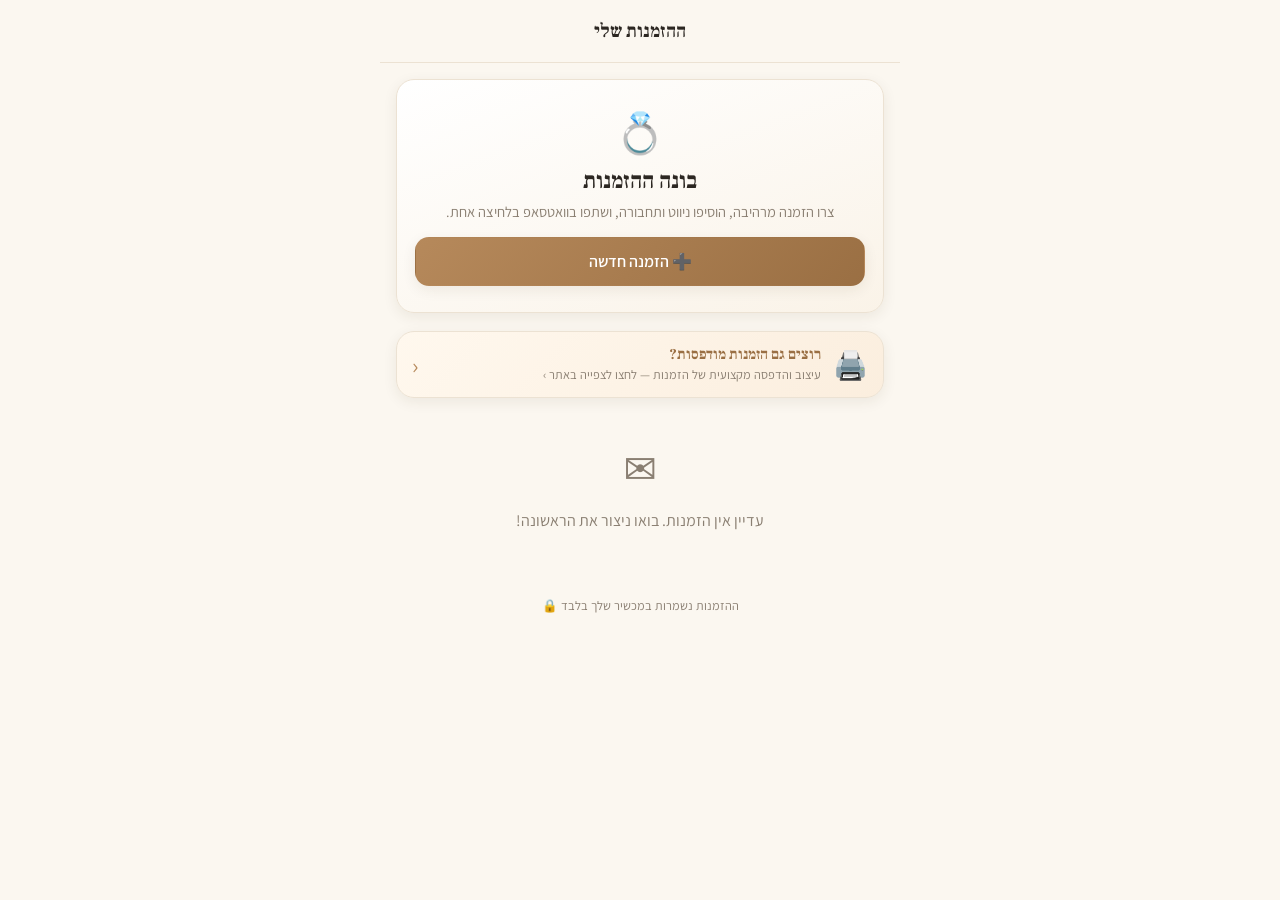
==== index.html @ 4f485272 "בהירות שיתוף במחשב: הוראת Ctrl+V גלויה בתצוגה המקדימה + כפתור העתק-ופתח-וואטסאפ וואטסאפ-ווב לא מאפשר" ====
<!doctype html>
<html lang="he" dir="rtl">
  <head>
    <meta charset="UTF-8" />
    <link rel="icon" type="image/svg+xml" href="./icon.svg" />
    <link rel="apple-touch-icon" href="./icon.svg" />
    <meta name="viewport" content="width=device-width, initial-scale=1.0, viewport-fit=cover" />
    <meta name="theme-color" content="#b6895b" />
    <!-- ===== SEO ===== -->
    <title>בונה הזמנות לאירועים — יצירת הזמנה לחתונה, בר מצווה וברית ושיתוף בוואטסאפ | חינם</title>
    <meta name="description" content="בונה הזמנות חינמי ופשוט: יצירת הזמנה דיגיטלית מעוצבת לחתונה, בר מצווה, ברית ובריתה. הוספת ניווט ב-Waze, אישור הגעה ושמירה ליומן, ושיתוף בוואטסאפ בלחיצה — ישירות מהדפדפן, בלי התקנה." />
    <meta name="keywords" content="בניית הזמנות, בונה הזמנות, הזמנות לחתונה, הזמנה דיגיטלית, הזמנות לאירועים, הזמנה לבר מצווה, הזמנה לברית, הזמנה בוואטסאפ, הזמנות אונליין, יצירת הזמנה" />
    <meta name="robots" content="index, follow" />
    <link rel="canonical" href="https://hazmana.beitar24.co.il/" />

    <!-- Open Graph -->
    <meta property="og:type" content="website" />
    <meta property="og:site_name" content="בונה הזמנות לאירועים" />
    <meta property="og:title" content="בונה הזמנות לאירועים — יצירת הזמנה ושיתוף בוואטסאפ, חינם" />
    <meta property="og:description" content="יצירת הזמנה דיגיטלית מעוצבת לחתונה, בר מצווה, ברית ובריתה — עם ניווט, אישור הגעה ושיתוף בוואטסאפ. בלי התקנה, ישירות מהדפדפן." />
    <meta property="og:url" content="https://hazmana.beitar24.co.il/" />
    <meta property="og:locale" content="he_IL" />
    <meta property="og:image" content="https://hazmana.beitar24.co.il/icon.svg" />

    <!-- Twitter -->
    <meta name="twitter:card" content="summary" />
    <meta name="twitter:title" content="בונה הזמנות לאירועים — חינם, ישירות מהדפדפן" />
    <meta name="twitter:description" content="יצירת הזמנה דיגיטלית מעוצבת לחתונה ולאירועים ושיתוף בוואטסאפ בלחיצה." />

    <!-- Structured data -->
    <script type="application/ld+json">
      {
        "@context": "https://schema.org",
        "@type": "WebApplication",
        "name": "בונה הזמנות לאירועים",
        "url": "https://hazmana.beitar24.co.il/",
        "description": "בונה הזמנות חינמי ליצירת הזמנות דיגיטליות מעוצבות לחתונה, בר מצווה, ברית ובריתה, ושיתוף בוואטסאפ.",
        "applicationCategory": "LifestyleApplication",
        "operatingSystem": "Web",
        "inLanguage": "he",
        "offers": { "@type": "Offer", "price": "0", "priceCurrency": "ILS" }
      }
    </script>

    <link rel="preconnect" href="https://fonts.googleapis.com" />
    <link rel="preconnect" href="https://fonts.gstatic.com" crossorigin />
    <link
      href="https://fonts.googleapis.com/css2?family=Assistant:wght@300;400;500;600;700;800&family=Frank+Ruhl+Libre:wght@400;500;700;900&family=Dancing+Script:wght@500;700&display=swap"
      rel="stylesheet"
    />
    <script type="module" crossorigin src="./assets/index-BQyJ5lJ-.js"></script>
    <link rel="stylesheet" crossorigin href="./assets/index-juh_osoB.css">
  <link rel="manifest" href="./manifest.webmanifest"><script id="vite-plugin-pwa:register-sw" src="./registerSW.js"></script></head>
  <body>
    <div id="root">
      <main style="max-width:560px;margin:0 auto;padding:42px 22px;text-align:center;font-family:'Assistant',system-ui,Arial,sans-serif;color:#2c2722">
        <h1 style="font-family:'Frank Ruhl Libre',Georgia,serif;font-size:25px">בונה הזמנות לאירועים</h1>
        <p style="color:#8a7f72;line-height:1.7">יצירת הזמנה דיגיטלית מעוצבת לחתונה, בר מצווה, ברית ובריתה — עם ניווט ב-Waze, אישור הגעה ושמירה ליומן, ושיתוף בוואטסאפ בלחיצה אחת. חינם, ישירות מהדפדפן, בלי התקנה.</p>
        <p style="color:#b6895b">טוען…</p>
      </main>
    </div>
  </body>
</html>
---- assets/index-juh_osoB.css ----
*{box-sizing:border-box}html,body,#root{height:100%}body{margin:0;font-family:Assistant,system-ui,-apple-system,Segoe UI,Arial,sans-serif;color:var(--ink);background:var(--cream);-webkit-font-smoothing:antialiased;text-rendering:optimizeLegibility}:root{--cream: #fbf7f0;--ink: #2c2722;--muted: #8a7f72;--line: #ece2d3;--gold: #b6895b;--gold-dark: #9a6f43;--card: #ffffff;--green: #25d366;--radius: 18px;--shadow: 0 10px 30px rgba(60, 45, 25, .1);--shadow-sm: 0 4px 14px rgba(60, 45, 25, .08)}h1,h2,h3,h4{font-family:Frank Ruhl Libre,Georgia,serif;font-weight:700;margin:0}a{color:inherit}button{font-family:inherit;cursor:pointer}input,select,textarea{font-family:inherit}.app{max-width:520px;margin:0 auto;min-height:100%;background:var(--cream);display:flex;flex-direction:column;position:relative}.appbar{position:sticky;top:0;z-index:20;display:flex;align-items:center;gap:8px;padding:12px 14px;background:#fbf7f0eb;-webkit-backdrop-filter:blur(8px);backdrop-filter:blur(8px);border-bottom:1px solid var(--line)}.appbar-title{font-size:19px;flex:1;text-align:center}.appbar-right{min-width:38px;display:flex;justify-content:flex-end}.icon-btn{width:38px;height:38px;border-radius:12px;border:1px solid var(--line);background:var(--card);font-size:18px;display:grid;place-items:center;color:var(--ink)}.icon-btn-placeholder{width:38px;height:38px}.container{padding:16px 16px 120px;flex:1}.print-cta{display:flex;align-items:center;gap:12px;margin:14px 0;padding:13px 15px;border-radius:var(--radius);background:linear-gradient(135deg,#fff8ee,#fbeede);border:1px solid var(--line);text-decoration:none;color:var(--ink);box-shadow:var(--shadow-sm);transition:transform .15s ease}.print-cta:active{transform:scale(.99)}.print-cta-ico{font-size:28px;flex:0 0 auto}.print-cta-body{display:flex;flex-direction:column;gap:2px;flex:1 1 auto}.print-cta-body strong{font-size:15px;color:var(--gold-dark);font-family:Frank Ruhl Libre,Georgia,serif}.print-cta-body small{font-size:12.5px;color:var(--muted);line-height:1.45}.print-cta-arrow{font-size:24px;color:var(--gold);flex:0 0 auto}.btn{display:inline-flex;align-items:center;justify-content:center;gap:8px;border:1px solid transparent;border-radius:14px;padding:13px 18px;font-size:16px;font-weight:600;background:var(--card);color:var(--ink);transition:transform .06s ease,box-shadow .2s,background .2s}.btn:active{transform:scale(.98)}.btn-primary{background:linear-gradient(135deg,var(--gold),var(--gold-dark));color:#fff;box-shadow:var(--shadow-sm)}.btn-outline{background:var(--card);border-color:var(--line);color:var(--ink)}.btn-ghost{background:transparent}.btn-green{background:var(--green);color:#fff}.btn-block{width:100%}.btn-row{display:flex;gap:10px;flex-wrap:wrap}.btn-row>.btn{flex:1;min-width:130px}.btn-sm{padding:8px 12px;font-size:14px;border-radius:11px}.field{display:block;margin-bottom:14px}.field-label{display:block;font-size:14px;font-weight:600;color:var(--ink);margin-bottom:6px}.field-hint{display:block;font-size:12.5px;color:var(--muted);margin-top:5px}input[type=text],input[type=tel],input[type=url],input[type=date],input[type=time],input[type=number],select,textarea{width:100%;border:1px solid var(--line);background:#fff;border-radius:12px;padding:12px 13px;font-size:16px;color:var(--ink);outline:none;transition:border-color .15s,box-shadow .15s}input:focus,select:focus,textarea:focus{border-color:var(--gold);box-shadow:0 0 0 3px #b6895b26}textarea{resize:vertical;min-height:78px;line-height:1.5}.grid-2{display:grid;grid-template-columns:1fr 1fr;gap:12px}.ac{position:relative}.ac-loading{position:absolute;inset-inline-end:12px;top:13px;font-size:12px;color:var(--muted);pointer-events:none}.ac-list{list-style:none;margin:4px 0 0;padding:6px;position:absolute;z-index:30;inset-inline-start:0;inset-inline-end:0;background:#fff;border:1px solid var(--line);border-radius:12px;box-shadow:var(--shadow);max-height:280px;overflow:auto}.ac-list li{display:flex;gap:8px;align-items:center;padding:10px;border-radius:9px;cursor:pointer;font-size:14px}.ac-list li:active,.ac-list li:hover{background:#faf3e8}.ac-pin{flex:0 0 auto}.ac-text{flex:1}.segmented{display:flex;gap:8px}.segmented button{flex:1;padding:11px;border-radius:12px;border:1.5px solid var(--line);background:#fff;font-weight:600;font-size:14px;color:var(--ink)}.segmented button.active{border-color:var(--gold);background:#fffaf2;color:var(--gold-dark)}.attach-row{display:flex;align-items:center;gap:10px;background:#f7f1e8;border-radius:12px;padding:10px 12px;font-size:14px;margin-bottom:10px}.attach-row .name{flex:1;overflow:hidden;text-overflow:ellipsis;white-space:nowrap}.section{background:var(--card);border:1px solid var(--line);border-radius:var(--radius);padding:16px;margin-bottom:14px;box-shadow:var(--shadow-sm)}.section-title{font-size:17px;margin-bottom:12px;display:flex;align-items:center;gap:8px}.section-sub{font-size:13px;color:var(--muted);margin:-6px 0 12px}.switch{width:100%;display:flex;align-items:center;justify-content:space-between;gap:10px;background:#fff;border:1px solid var(--line);border-radius:14px;padding:11px 14px;margin-bottom:9px;color:var(--ink);font-size:15px;font-weight:600;transition:border-color .15s,background .15s}.switch.on{border-color:var(--gold);background:#fffaf2}.switch-label{display:flex;align-items:center;gap:10px}.switch-icon{font-size:18px}.switch-track{position:relative;width:46px;height:26px;flex:0 0 auto;background:#ddd2c2;border-radius:999px;transition:background .2s}.switch.on .switch-track{background:var(--gold)}.switch-thumb{position:absolute;top:3px;inset-inline-start:3px;width:20px;height:20px;border-radius:50%;background:#fff;box-shadow:0 1px 3px #00000040;transition:inset-inline-start .2s ease}.switch.on .switch-thumb{inset-inline-start:calc(100% - 23px)}.image-drop{border:1.5px dashed var(--line);border-radius:14px;padding:18px;text-align:center;color:var(--muted);background:#fffdfa;display:block}.image-drop input{display:none}.image-preview{width:100%;border-radius:12px;display:block;margin-bottom:10px;max-height:260px;object-fit:cover}.theme-picker{display:flex;gap:12px;flex-wrap:wrap}.swatch{width:54px;height:54px;border-radius:14px;border:3px solid transparent;display:grid;place-items:center;color:#fff;font-size:11px;position:relative}.swatch.active{border-color:var(--ink);box-shadow:var(--shadow-sm)}.swatch span{position:absolute;bottom:-19px;color:var(--muted);font-size:11px;white-space:nowrap}.hero-card{text-align:center;padding:26px 18px;background:linear-gradient(160deg,#fff,#faf3e8);border:1px solid var(--line);border-radius:var(--radius);box-shadow:var(--shadow-sm);margin-bottom:18px}.hero-card .ring{font-size:40px}.hero-card h2{font-size:23px;margin:8px 0 6px}.hero-card p{color:var(--muted);margin:0 0 16px;font-size:14.5px}.invite-card{display:flex;gap:12px;align-items:center;background:var(--card);border:1px solid var(--line);border-radius:var(--radius);padding:12px;margin-bottom:12px;box-shadow:var(--shadow-sm);text-align:start;width:100%}.invite-thumb{width:60px;height:60px;border-radius:12px;flex:0 0 auto;object-fit:cover;background:linear-gradient(135deg,var(--gold),var(--gold-dark));display:grid;place-items:center;color:#fff;font-size:24px}.invite-meta{flex:1;min-width:0}.invite-meta h3{font-size:16px;margin-bottom:3px;white-space:nowrap;overflow:hidden;text-overflow:ellipsis}.invite-meta .sub{font-size:13px;color:var(--muted);white-space:nowrap;overflow:hidden;text-overflow:ellipsis}.invite-actions{display:flex;gap:6px}.empty{text-align:center;color:var(--muted);padding:30px 10px}.footer-actions{position:sticky;bottom:0;z-index:15;display:flex;gap:10px;padding:12px 16px;background:linear-gradient(0deg,var(--cream) 70%,transparent)}.footer-actions .btn{flex:1}.inv{--accent: var(--gold);--accent-2: var(--gold-dark);--paper: #fffdf8;--paper-2: #f6ecdc;--text: #3a3128;--soft: #8c7a63;background:var(--paper);color:var(--text);min-height:100%}.theme-gold{--accent:#b6895b;--accent-2:#9a6f43;--paper:#fffdf8;--paper-2:#f6ecdc;--text:#3a3128;--soft:#8c7a63}.theme-rose{--accent:#c08497;--accent-2:#9d6175;--paper:#fff8fa;--paper-2:#f6e3ea;--text:#43303a;--soft:#9b7a86}.theme-olive{--accent:#7d8f69;--accent-2:#5e6e4c;--paper:#f9faf4;--paper-2:#e8eddc;--text:#343a2b;--soft:#79836a}.theme-midnight{--accent:#33415c;--accent-2:#1f2b40;--paper:#f7f9fc;--paper-2:#e1e7f1;--text:#26303f;--soft:#6c7892}.theme-blush{--accent:#e0a96d;--accent-2:#c08543;--paper:#fffaf4;--paper-2:#fbe9d6;--text:#4a3826;--soft:#9c8064}.inv-scroll{padding-bottom:96px}.inv-hero{position:relative;text-align:center;padding:30px 22px 26px;background:linear-gradient(160deg,var(--paper),var(--paper-2))}.inv-photo{width:100%;max-height:420px;object-fit:cover;display:block}.inv-frame{border-bottom:3px double var(--accent)}.inv-host{color:var(--soft);font-size:15px;margin-bottom:14px;line-height:1.5}.inv-event{display:inline-block;letter-spacing:3px;font-size:13px;color:var(--accent-2);text-transform:uppercase;margin-bottom:10px}.inv-names{font-family:Frank Ruhl Libre,serif;font-size:40px;line-height:1.2;color:var(--text);font-weight:700}.inv-amp{display:block;font-family:Dancing Script,cursive;color:var(--accent);font-size:34px;margin:2px 0}.inv-rule{width:64px;height:1.5px;background:var(--accent);margin:18px auto;opacity:.6}.inv-body{padding:4px 18px 0}.inv-block{text-align:center;margin:22px 0}.inv-weekday{color:var(--accent-2);font-size:14px;letter-spacing:2px;margin-bottom:6px}.inv-date-big{font-family:Frank Ruhl Libre,serif;font-size:26px;font-weight:700;color:var(--text)}.inv-date-heb{color:var(--soft);font-size:15px;margin-top:5px}.inv-times{display:flex;justify-content:center;gap:22px;margin-top:14px;flex-wrap:wrap}.inv-time{text-align:center}.inv-time .t{font-size:22px;font-weight:700;color:var(--accent-2)}.inv-time .l{font-size:12.5px;color:var(--soft)}.inv-venue{font-size:18px;font-weight:600}.inv-address{color:var(--soft);font-size:14.5px;margin-top:3px}.inv-message{text-align:center;font-family:Frank Ruhl Libre,serif;font-style:italic;color:var(--text);font-size:18px;line-height:1.7;padding:6px}.inv-sec{margin:26px 0}.inv-sec-title{text-align:center;font-size:14px;letter-spacing:2px;color:var(--accent-2);margin-bottom:14px;position:relative}.inv-sec-title:before,.inv-sec-title:after{content:"";position:absolute;top:50%;width:28px;height:1px;background:var(--accent);opacity:.5}.inv-sec-title:before{inset-inline-start:calc(50% - 70px)}.inv-sec-title:after{inset-inline-end:calc(50% - 70px)}.actions-grid{display:grid;grid-template-columns:1fr 1fr;gap:10px}.action{display:flex;flex-direction:column;align-items:center;gap:6px;background:#fff;border:1px solid var(--paper-2);border-radius:16px;padding:14px 8px;color:var(--text);font-weight:600;font-size:14px;box-shadow:var(--shadow-sm);text-decoration:none}.action .ico{font-size:24px}.action.full{grid-column:1 / -1;flex-direction:row;justify-content:center}.countdown{display:flex;justify-content:center;gap:10px}.cd-box{background:#fff;border:1px solid var(--paper-2);border-radius:14px;padding:12px 6px;min-width:64px;text-align:center;box-shadow:var(--shadow-sm)}.cd-num{font-size:26px;font-weight:800;color:var(--accent-2);font-family:Frank Ruhl Libre,serif}.cd-lbl{font-size:11.5px;color:var(--soft)}.info-card{background:#fff;border:1px solid var(--paper-2);border-radius:14px;padding:14px;box-shadow:var(--shadow-sm)}.info-line{display:flex;justify-content:space-between;align-items:center;gap:10px;padding:7px 0;border-bottom:1px dashed var(--paper-2)}.info-line:last-child{border-bottom:none}.info-line .k{color:var(--soft);font-size:14px}.info-line .v{font-weight:600;font-size:15px;word-break:break-word}.transport-lines{background:var(--paper-2);border-radius:10px;padding:10px 12px;font-size:14.5px;margin-bottom:10px}.rsvp-form{background:#fff;border:1px solid var(--paper-2);border-radius:16px;padding:14px;box-shadow:var(--shadow-sm)}.choice-row{display:flex;gap:10px;margin:10px 0}.choice{flex:1;text-align:center;padding:11px;border-radius:12px;border:1.5px solid var(--paper-2);background:#fff;font-weight:700;color:var(--text)}.choice.sel-yes{border-color:var(--green);background:#eafaf0;color:#157a3e}.choice.sel-no{border-color:#d98b8b;background:#fceeee;color:#a23b3b}.counter{display:flex;align-items:center;justify-content:center;gap:16px;margin:6px 0 12px}.counter button{width:40px;height:40px;border-radius:50%;border:1px solid var(--paper-2);background:#fff;font-size:22px;line-height:1}.counter .n{font-size:22px;font-weight:800;min-width:30px;text-align:center}.inv-foot{text-align:center;color:var(--soft);font-size:13px;padding:26px 18px 10px}.share-bar{position:sticky;bottom:0;z-index:15;display:flex;gap:10px;padding:12px 16px;background:linear-gradient(0deg,var(--paper) 75%,transparent)}.share-bar .btn{flex:1}.modal-backdrop{position:fixed;top:0;right:0;bottom:0;left:0;background:#1e160c80;z-index:60;display:flex;align-items:flex-end;justify-content:center}.modal{background:#fff;width:100%;max-width:520px;border-radius:22px 22px 0 0;padding:6px 18px 24px;box-shadow:0 -10px 40px #0003;animation:slideup .22s ease}@keyframes slideup{0%{transform:translateY(30px);opacity:.6}to{transform:translateY(0);opacity:1}}.modal-head{display:flex;align-items:center;justify-content:space-between;padding:10px 0 12px}.modal-head h3{font-size:18px}.modal-body{display:flex;flex-direction:column;gap:10px}.qr-box{display:grid;place-items:center;padding:10px}.qr-box img,.qr-box canvas{width:220px;height:220px;border-radius:12px;border:1px solid var(--line)}.link-box{display:flex;gap:8px;align-items:center;background:#f7f1e8;border-radius:12px;padding:6px 6px 6px 12px}.link-box span{flex:1;font-size:13px;color:var(--muted);overflow:hidden;text-overflow:ellipsis;white-space:nowrap;direction:ltr;text-align:left}.export-stage{position:fixed;inset-inline-start:-9999px;top:0}.share-card{width:540px;background:var(--paper);color:var(--text);padding:0;overflow:hidden}.share-card .sc-photo{width:100%;height:300px;object-fit:cover;display:block}.share-card .sc-body{padding:30px 34px 36px;text-align:center}.share-card .sc-event{letter-spacing:4px;font-size:14px;color:var(--accent-2)}.share-card .sc-names{font-family:Frank Ruhl Libre,serif;font-size:50px;font-weight:700;margin:10px 0}.share-card .sc-amp{font-family:Dancing Script,cursive;color:var(--accent);font-size:40px}.share-card .sc-rule{width:80px;height:2px;background:var(--accent);margin:18px auto}.share-card .sc-line{font-size:20px;margin:6px 0}.share-card .sc-soft{color:var(--soft);font-size:16px}.toast{position:fixed;bottom:92px;left:50%;transform:translate(-50%);background:#281e14f0;color:#fff;padding:11px 18px;border-radius:999px;font-size:14.5px;z-index:80;box-shadow:var(--shadow);animation:fade .2s ease;max-width:90%;text-align:center}@keyframes fade{0%{opacity:0;transform:translate(-50%,8px)}to{opacity:1;transform:translate(-50%)}}.muted{color:var(--muted)}.center{text-align:center}.spacer{height:8px}.note-box{background:#fff7ea;border:1px solid #f0e0c4;color:#8a6d3b;border-radius:12px;padding:10px 12px;font-size:13px}
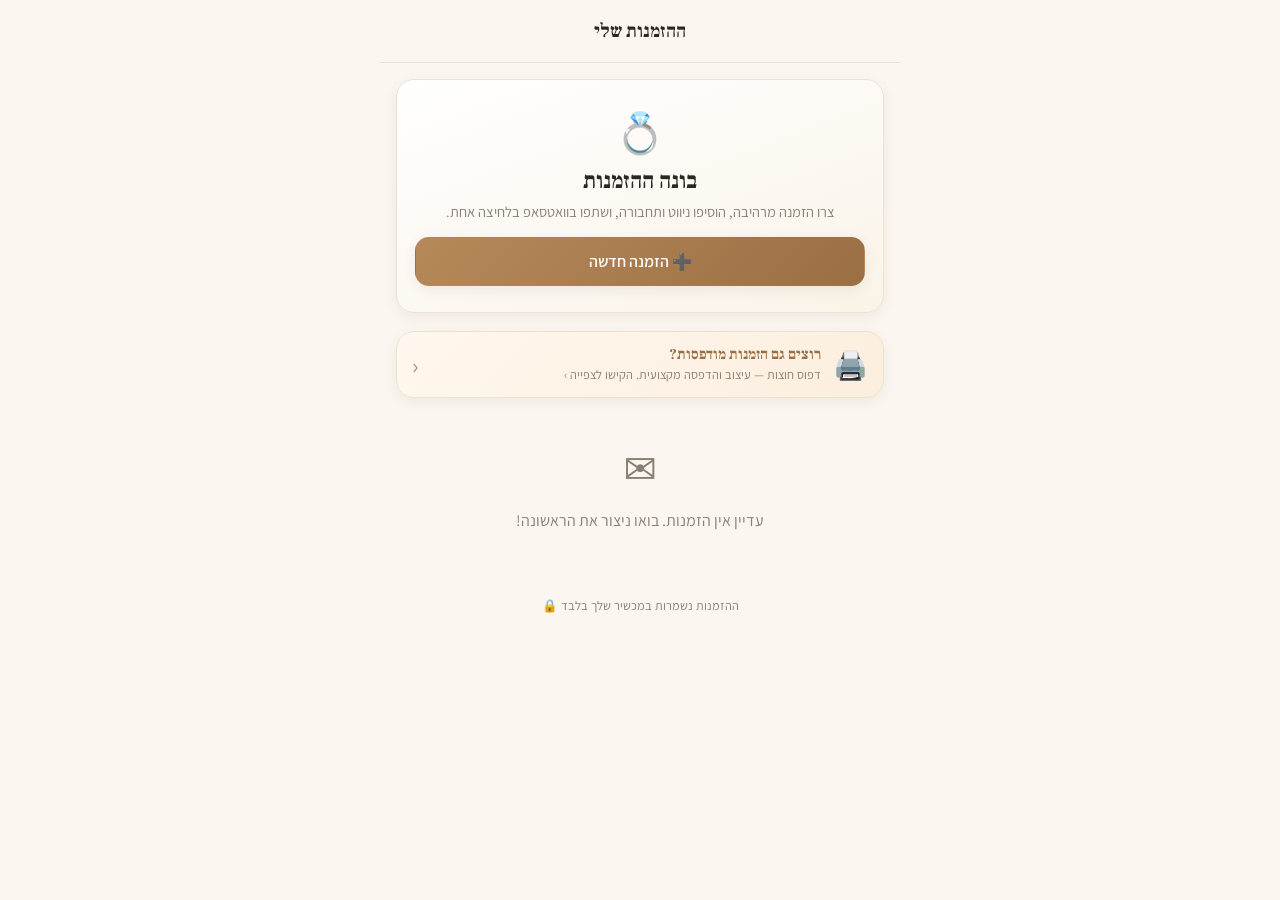
==== commit 6fb7340c: "תצוגה מקדימה חיה של דפוס חוצות בתוך האפליקציה (iframe) + כפתור הזמנה Co-Authored-By: Claude Opus 4.8" ====
--- a/index.html
+++ b/index.html
@@ -48,8 +48,8 @@
       href="https://fonts.googleapis.com/css2?family=Assistant:wght@300;400;500;600;700;800&family=Frank+Ruhl+Libre:wght@400;500;700;900&family=Dancing+Script:wght@500;700&display=swap"
       rel="stylesheet"
     />
-    <script type="module" crossorigin src="./assets/index-BQyJ5lJ-.js"></script>
-    <link rel="stylesheet" crossorigin href="./assets/index-juh_osoB.css">
+    <script type="module" crossorigin src="./assets/index-Bg67Frlz.js"></script>
+    <link rel="stylesheet" crossorigin href="./assets/index-7veuILpV.css">
   <link rel="manifest" href="./manifest.webmanifest"><script id="vite-plugin-pwa:register-sw" src="./registerSW.js"></script></head>
   <body>
     <div id="root">
--- a/assets/index-7veuILpV.css
+++ b/assets/index-7veuILpV.css
@@ -0,0 +1 @@
+*{box-sizing:border-box}html,body,#root{height:100%}body{margin:0;font-family:Assistant,system-ui,-apple-system,Segoe UI,Arial,sans-serif;color:var(--ink);background:var(--cream);-webkit-font-smoothing:antialiased;text-rendering:optimizeLegibility}:root{--cream: #fbf7f0;--ink: #2c2722;--muted: #8a7f72;--line: #ece2d3;--gold: #b6895b;--gold-dark: #9a6f43;--card: #ffffff;--green: #25d366;--radius: 18px;--shadow: 0 10px 30px rgba(60, 45, 25, .1);--shadow-sm: 0 4px 14px rgba(60, 45, 25, .08)}h1,h2,h3,h4{font-family:Frank Ruhl Libre,Georgia,serif;font-weight:700;margin:0}a{color:inherit}button{font-family:inherit;cursor:pointer}input,select,textarea{font-family:inherit}.app{max-width:520px;margin:0 auto;min-height:100%;background:var(--cream);display:flex;flex-direction:column;position:relative}.appbar{position:sticky;top:0;z-index:20;display:flex;align-items:center;gap:8px;padding:12px 14px;background:#fbf7f0eb;-webkit-backdrop-filter:blur(8px);backdrop-filter:blur(8px);border-bottom:1px solid var(--line)}.appbar-title{font-size:19px;flex:1;text-align:center}.appbar-right{min-width:38px;display:flex;justify-content:flex-end}.icon-btn{width:38px;height:38px;border-radius:12px;border:1px solid var(--line);background:var(--card);font-size:18px;display:grid;place-items:center;color:var(--ink)}.icon-btn-placeholder{width:38px;height:38px}.container{padding:16px 16px 120px;flex:1}.print-cta{display:flex;align-items:center;gap:12px;width:100%;margin:14px 0;padding:13px 15px;border-radius:var(--radius);background:linear-gradient(135deg,#fff8ee,#fbeede);border:1px solid var(--line);text-decoration:none;color:var(--ink);box-shadow:var(--shadow-sm);transition:transform .15s ease;font-family:inherit;font-size:inherit;text-align:right;cursor:pointer}.print-cta:active{transform:scale(.99)}.print-cta-ico{font-size:28px;flex:0 0 auto}.print-cta-body{display:flex;flex-direction:column;gap:2px;flex:1 1 auto}.print-cta-body strong{font-size:15px;color:var(--gold-dark);font-family:Frank Ruhl Libre,Georgia,serif}.print-cta-body small{font-size:12.5px;color:var(--muted);line-height:1.45}.print-cta-arrow{font-size:24px;color:var(--gold);flex:0 0 auto}.btn{display:inline-flex;align-items:center;justify-content:center;gap:8px;border:1px solid transparent;border-radius:14px;padding:13px 18px;font-size:16px;font-weight:600;background:var(--card);color:var(--ink);transition:transform .06s ease,box-shadow .2s,background .2s}.btn:active{transform:scale(.98)}.btn-primary{background:linear-gradient(135deg,var(--gold),var(--gold-dark));color:#fff;box-shadow:var(--shadow-sm)}.btn-outline{background:var(--card);border-color:var(--line);color:var(--ink)}.btn-ghost{background:transparent}.btn-green{background:var(--green);color:#fff}.btn-block{width:100%}.btn-row{display:flex;gap:10px;flex-wrap:wrap}.btn-row>.btn{flex:1;min-width:130px}.btn-sm{padding:8px 12px;font-size:14px;border-radius:11px}.field{display:block;margin-bottom:14px}.field-label{display:block;font-size:14px;font-weight:600;color:var(--ink);margin-bottom:6px}.field-hint{display:block;font-size:12.5px;color:var(--muted);margin-top:5px}input[type=text],input[type=tel],input[type=url],input[type=date],input[type=time],input[type=number],select,textarea{width:100%;border:1px solid var(--line);background:#fff;border-radius:12px;padding:12px 13px;font-size:16px;color:var(--ink);outline:none;transition:border-color .15s,box-shadow .15s}input:focus,select:focus,textarea:focus{border-color:var(--gold);box-shadow:0 0 0 3px #b6895b26}textarea{resize:vertical;min-height:78px;line-height:1.5}.grid-2{display:grid;grid-template-columns:1fr 1fr;gap:12px}.ac{position:relative}.ac-loading{position:absolute;inset-inline-end:12px;top:13px;font-size:12px;color:var(--muted);pointer-events:none}.ac-list{list-style:none;margin:4px 0 0;padding:6px;position:absolute;z-index:30;inset-inline-start:0;inset-inline-end:0;background:#fff;border:1px solid var(--line);border-radius:12px;box-shadow:var(--shadow);max-height:280px;overflow:auto}.ac-list li{display:flex;gap:8px;align-items:center;padding:10px;border-radius:9px;cursor:pointer;font-size:14px}.ac-list li:active,.ac-list li:hover{background:#faf3e8}.ac-pin{flex:0 0 auto}.ac-text{flex:1}.segmented{display:flex;gap:8px}.segmented button{flex:1;padding:11px;border-radius:12px;border:1.5px solid var(--line);background:#fff;font-weight:600;font-size:14px;color:var(--ink)}.segmented button.active{border-color:var(--gold);background:#fffaf2;color:var(--gold-dark)}.attach-row{display:flex;align-items:center;gap:10px;background:#f7f1e8;border-radius:12px;padding:10px 12px;font-size:14px;margin-bottom:10px}.attach-row .name{flex:1;overflow:hidden;text-overflow:ellipsis;white-space:nowrap}.section{background:var(--card);border:1px solid var(--line);border-radius:var(--radius);padding:16px;margin-bottom:14px;box-shadow:var(--shadow-sm)}.section-title{font-size:17px;margin-bottom:12px;display:flex;align-items:center;gap:8px}.section-sub{font-size:13px;color:var(--muted);margin:-6px 0 12px}.switch{width:100%;display:flex;align-items:center;justify-content:space-between;gap:10px;background:#fff;border:1px solid var(--line);border-radius:14px;padding:11px 14px;margin-bottom:9px;color:var(--ink);font-size:15px;font-weight:600;transition:border-color .15s,background .15s}.switch.on{border-color:var(--gold);background:#fffaf2}.switch-label{display:flex;align-items:center;gap:10px}.switch-icon{font-size:18px}.switch-track{position:relative;width:46px;height:26px;flex:0 0 auto;background:#ddd2c2;border-radius:999px;transition:background .2s}.switch.on .switch-track{background:var(--gold)}.switch-thumb{position:absolute;top:3px;inset-inline-start:3px;width:20px;height:20px;border-radius:50%;background:#fff;box-shadow:0 1px 3px #00000040;transition:inset-inline-start .2s ease}.switch.on .switch-thumb{inset-inline-start:calc(100% - 23px)}.image-drop{border:1.5px dashed var(--line);border-radius:14px;padding:18px;text-align:center;color:var(--muted);background:#fffdfa;display:block}.image-drop input{display:none}.image-preview{width:100%;border-radius:12px;display:block;margin-bottom:10px;max-height:260px;object-fit:cover}.theme-picker{display:flex;gap:12px;flex-wrap:wrap}.swatch{width:54px;height:54px;border-radius:14px;border:3px solid transparent;display:grid;place-items:center;color:#fff;font-size:11px;position:relative}.swatch.active{border-color:var(--ink);box-shadow:var(--shadow-sm)}.swatch span{position:absolute;bottom:-19px;color:var(--muted);font-size:11px;white-space:nowrap}.hero-card{text-align:center;padding:26px 18px;background:linear-gradient(160deg,#fff,#faf3e8);border:1px solid var(--line);border-radius:var(--radius);box-shadow:var(--shadow-sm);margin-bottom:18px}.hero-card .ring{font-size:40px}.hero-card h2{font-size:23px;margin:8px 0 6px}.hero-card p{color:var(--muted);margin:0 0 16px;font-size:14.5px}.invite-card{display:flex;gap:12px;align-items:center;background:var(--card);border:1px solid var(--line);border-radius:var(--radius);padding:12px;margin-bottom:12px;box-shadow:var(--shadow-sm);text-align:start;width:100%}.invite-thumb{width:60px;height:60px;border-radius:12px;flex:0 0 auto;object-fit:cover;background:linear-gradient(135deg,var(--gold),var(--gold-dark));display:grid;place-items:center;color:#fff;font-size:24px}.invite-meta{flex:1;min-width:0}.invite-meta h3{font-size:16px;margin-bottom:3px;white-space:nowrap;overflow:hidden;text-overflow:ellipsis}.invite-meta .sub{font-size:13px;color:var(--muted);white-space:nowrap;overflow:hidden;text-overflow:ellipsis}.invite-actions{display:flex;gap:6px}.empty{text-align:center;color:var(--muted);padding:30px 10px}.footer-actions{position:sticky;bottom:0;z-index:15;display:flex;gap:10px;padding:12px 16px;background:linear-gradient(0deg,var(--cream) 70%,transparent)}.footer-actions .btn{flex:1}.inv{--accent: var(--gold);--accent-2: var(--gold-dark);--paper: #fffdf8;--paper-2: #f6ecdc;--text: #3a3128;--soft: #8c7a63;background:var(--paper);color:var(--text);min-height:100%}.theme-gold{--accent:#b6895b;--accent-2:#9a6f43;--paper:#fffdf8;--paper-2:#f6ecdc;--text:#3a3128;--soft:#8c7a63}.theme-rose{--accent:#c08497;--accent-2:#9d6175;--paper:#fff8fa;--paper-2:#f6e3ea;--text:#43303a;--soft:#9b7a86}.theme-olive{--accent:#7d8f69;--accent-2:#5e6e4c;--paper:#f9faf4;--paper-2:#e8eddc;--text:#343a2b;--soft:#79836a}.theme-midnight{--accent:#33415c;--accent-2:#1f2b40;--paper:#f7f9fc;--paper-2:#e1e7f1;--text:#26303f;--soft:#6c7892}.theme-blush{--accent:#e0a96d;--accent-2:#c08543;--paper:#fffaf4;--paper-2:#fbe9d6;--text:#4a3826;--soft:#9c8064}.inv-scroll{padding-bottom:96px}.inv-hero{position:relative;text-align:center;padding:30px 22px 26px;background:linear-gradient(160deg,var(--paper),var(--paper-2))}.inv-photo{width:100%;max-height:420px;object-fit:cover;display:block}.inv-frame{border-bottom:3px double var(--accent)}.inv-host{color:var(--soft);font-size:15px;margin-bottom:14px;line-height:1.5}.inv-event{display:inline-block;letter-spacing:3px;font-size:13px;color:var(--accent-2);text-transform:uppercase;margin-bottom:10px}.inv-names{font-family:Frank Ruhl Libre,serif;font-size:40px;line-height:1.2;color:var(--text);font-weight:700}.inv-amp{display:block;font-family:Dancing Script,cursive;color:var(--accent);font-size:34px;margin:2px 0}.inv-rule{width:64px;height:1.5px;background:var(--accent);margin:18px auto;opacity:.6}.inv-body{padding:4px 18px 0}.inv-block{text-align:center;margin:22px 0}.inv-weekday{color:var(--accent-2);font-size:14px;letter-spacing:2px;margin-bottom:6px}.inv-date-big{font-family:Frank Ruhl Libre,serif;font-size:26px;font-weight:700;color:var(--text)}.inv-date-heb{color:var(--soft);font-size:15px;margin-top:5px}.inv-times{display:flex;justify-content:center;gap:22px;margin-top:14px;flex-wrap:wrap}.inv-time{text-align:center}.inv-time .t{font-size:22px;font-weight:700;color:var(--accent-2)}.inv-time .l{font-size:12.5px;color:var(--soft)}.inv-venue{font-size:18px;font-weight:600}.inv-address{color:var(--soft);font-size:14.5px;margin-top:3px}.inv-message{text-align:center;font-family:Frank Ruhl Libre,serif;font-style:italic;color:var(--text);font-size:18px;line-height:1.7;padding:6px}.inv-sec{margin:26px 0}.inv-sec-title{text-align:center;font-size:14px;letter-spacing:2px;color:var(--accent-2);margin-bottom:14px;position:relative}.inv-sec-title:before,.inv-sec-title:after{content:"";position:absolute;top:50%;width:28px;height:1px;background:var(--accent);opacity:.5}.inv-sec-title:before{inset-inline-start:calc(50% - 70px)}.inv-sec-title:after{inset-inline-end:calc(50% - 70px)}.actions-grid{display:grid;grid-template-columns:1fr 1fr;gap:10px}.action{display:flex;flex-direction:column;align-items:center;gap:6px;background:#fff;border:1px solid var(--paper-2);border-radius:16px;padding:14px 8px;color:var(--text);font-weight:600;font-size:14px;box-shadow:var(--shadow-sm);text-decoration:none}.action .ico{font-size:24px}.action.full{grid-column:1 / -1;flex-direction:row;justify-content:center}.countdown{display:flex;justify-content:center;gap:10px}.cd-box{background:#fff;border:1px solid var(--paper-2);border-radius:14px;padding:12px 6px;min-width:64px;text-align:center;box-shadow:var(--shadow-sm)}.cd-num{font-size:26px;font-weight:800;color:var(--accent-2);font-family:Frank Ruhl Libre,serif}.cd-lbl{font-size:11.5px;color:var(--soft)}.info-card{background:#fff;border:1px solid var(--paper-2);border-radius:14px;padding:14px;box-shadow:var(--shadow-sm)}.info-line{display:flex;justify-content:space-between;align-items:center;gap:10px;padding:7px 0;border-bottom:1px dashed var(--paper-2)}.info-line:last-child{border-bottom:none}.info-line .k{color:var(--soft);font-size:14px}.info-line .v{font-weight:600;font-size:15px;word-break:break-word}.transport-lines{background:var(--paper-2);border-radius:10px;padding:10px 12px;font-size:14.5px;margin-bottom:10px}.rsvp-form{background:#fff;border:1px solid var(--paper-2);border-radius:16px;padding:14px;box-shadow:var(--shadow-sm)}.choice-row{display:flex;gap:10px;margin:10px 0}.choice{flex:1;text-align:center;padding:11px;border-radius:12px;border:1.5px solid var(--paper-2);background:#fff;font-weight:700;color:var(--text)}.choice.sel-yes{border-color:var(--green);background:#eafaf0;color:#157a3e}.choice.sel-no{border-color:#d98b8b;background:#fceeee;color:#a23b3b}.counter{display:flex;align-items:center;justify-content:center;gap:16px;margin:6px 0 12px}.counter button{width:40px;height:40px;border-radius:50%;border:1px solid var(--paper-2);background:#fff;font-size:22px;line-height:1}.counter .n{font-size:22px;font-weight:800;min-width:30px;text-align:center}.inv-foot{text-align:center;color:var(--soft);font-size:13px;padding:26px 18px 10px}.share-bar{position:sticky;bottom:0;z-index:15;display:flex;gap:10px;padding:12px 16px;background:linear-gradient(0deg,var(--paper) 75%,transparent)}.share-bar .btn{flex:1}.modal-backdrop{position:fixed;top:0;right:0;bottom:0;left:0;background:#1e160c80;z-index:60;display:flex;align-items:flex-end;justify-content:center}.modal{background:#fff;width:100%;max-width:520px;border-radius:22px 22px 0 0;padding:6px 18px 24px;box-shadow:0 -10px 40px #0003;animation:slideup .22s ease}@keyframes slideup{0%{transform:translateY(30px);opacity:.6}to{transform:translateY(0);opacity:1}}.modal-head{display:flex;align-items:center;justify-content:space-between;padding:10px 0 12px}.modal-head h3{font-size:18px}.modal-body{display:flex;flex-direction:column;gap:10px}.qr-box{display:grid;place-items:center;padding:10px}.qr-box img,.qr-box canvas{width:220px;height:220px;border-radius:12px;border:1px solid var(--line)}.link-box{display:flex;gap:8px;align-items:center;background:#f7f1e8;border-radius:12px;padding:6px 6px 6px 12px}.link-box span{flex:1;font-size:13px;color:var(--muted);overflow:hidden;text-overflow:ellipsis;white-space:nowrap;direction:ltr;text-align:left}.export-stage{position:fixed;inset-inline-start:-9999px;top:0}.share-card{width:540px;background:var(--paper);color:var(--text);padding:0;overflow:hidden}.share-card .sc-photo{width:100%;height:300px;object-fit:cover;display:block}.share-card .sc-body{padding:30px 34px 36px;text-align:center}.share-card .sc-event{letter-spacing:4px;font-size:14px;color:var(--accent-2)}.share-card .sc-names{font-family:Frank Ruhl Libre,serif;font-size:50px;font-weight:700;margin:10px 0}.share-card .sc-amp{font-family:Dancing Script,cursive;color:var(--accent);font-size:40px}.share-card .sc-rule{width:80px;height:2px;background:var(--accent);margin:18px auto}.share-card .sc-line{font-size:20px;margin:6px 0}.share-card .sc-soft{color:var(--soft);font-size:16px}.toast{position:fixed;bottom:92px;left:50%;transform:translate(-50%);background:#281e14f0;color:#fff;padding:11px 18px;border-radius:999px;font-size:14.5px;z-index:80;box-shadow:var(--shadow);animation:fade .2s ease;max-width:90%;text-align:center}@keyframes fade{0%{opacity:0;transform:translate(-50%,8px)}to{opacity:1;transform:translate(-50%)}}.muted{color:var(--muted)}.center{text-align:center}.spacer{height:8px}.note-box{background:#fff7ea;border:1px solid #f0e0c4;color:#8a6d3b;border-radius:12px;padding:10px 12px;font-size:13px}
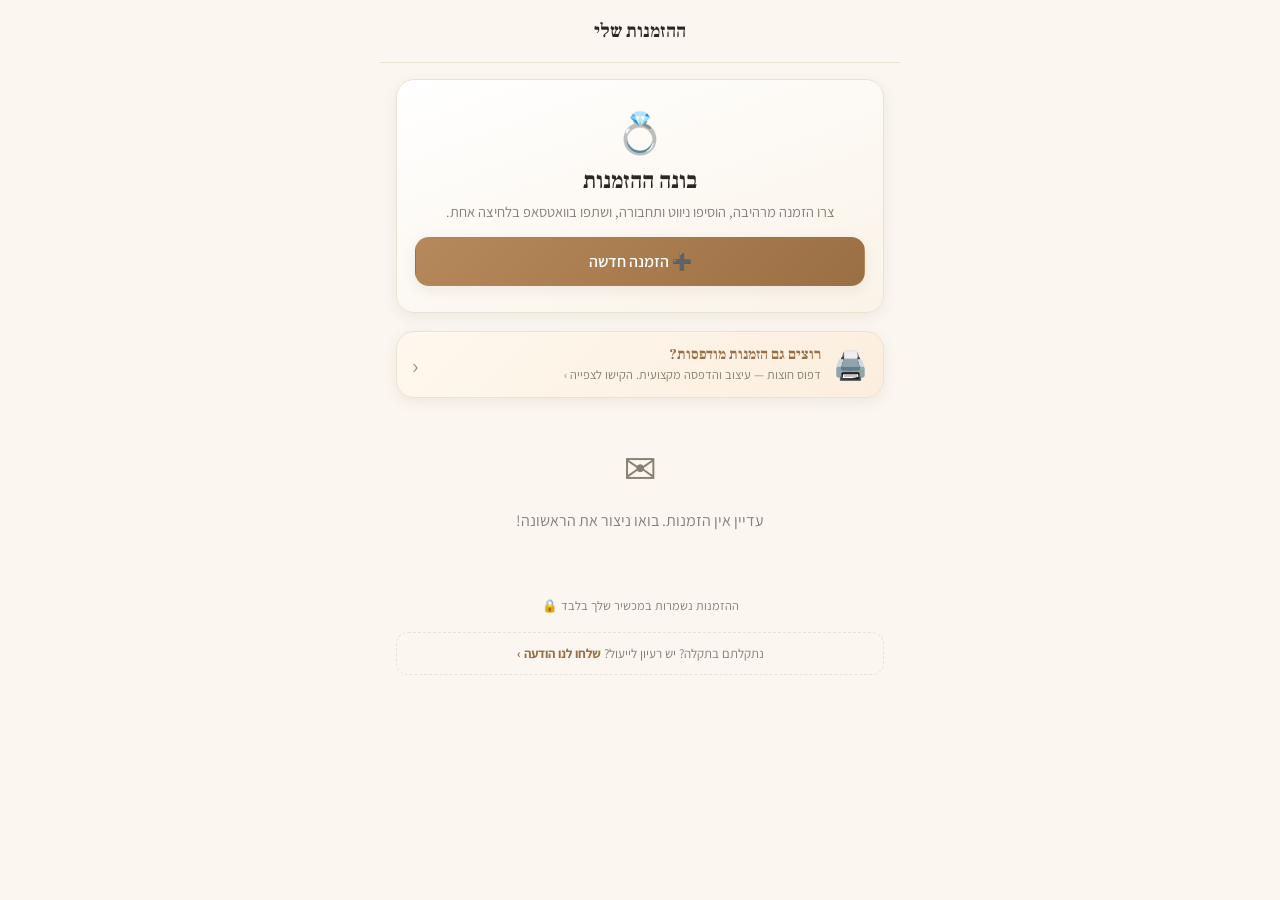
==== commit cee53222: "טופס משוב פרטי במסך הבית: נתקלתם בתקלה? יש רעיון? -> נשלח ל-Worker ולדף תפוצה פרטי Co-Authored-By: C" ====
--- a/index.html
+++ b/index.html
@@ -48,8 +48,8 @@
       href="https://fonts.googleapis.com/css2?family=Assistant:wght@300;400;500;600;700;800&family=Frank+Ruhl+Libre:wght@400;500;700;900&family=Dancing+Script:wght@500;700&display=swap"
       rel="stylesheet"
     />
-    <script type="module" crossorigin src="./assets/index-Bg67Frlz.js"></script>
-    <link rel="stylesheet" crossorigin href="./assets/index-7veuILpV.css">
+    <script type="module" crossorigin src="./assets/index-D0Dd-pJL.js"></script>
+    <link rel="stylesheet" crossorigin href="./assets/index-C4U1Bf3R.css">
   <link rel="manifest" href="./manifest.webmanifest"><script id="vite-plugin-pwa:register-sw" src="./registerSW.js"></script></head>
   <body>
     <div id="root">
--- a/assets/index-C4U1Bf3R.css
+++ b/assets/index-C4U1Bf3R.css
@@ -0,0 +1 @@
+*{box-sizing:border-box}html,body,#root{height:100%}body{margin:0;font-family:Assistant,system-ui,-apple-system,Segoe UI,Arial,sans-serif;color:var(--ink);background:var(--cream);-webkit-font-smoothing:antialiased;text-rendering:optimizeLegibility}:root{--cream: #fbf7f0;--ink: #2c2722;--muted: #8a7f72;--line: #ece2d3;--gold: #b6895b;--gold-dark: #9a6f43;--card: #ffffff;--green: #25d366;--radius: 18px;--shadow: 0 10px 30px rgba(60, 45, 25, .1);--shadow-sm: 0 4px 14px rgba(60, 45, 25, .08)}h1,h2,h3,h4{font-family:Frank Ruhl Libre,Georgia,serif;font-weight:700;margin:0}a{color:inherit}button{font-family:inherit;cursor:pointer}input,select,textarea{font-family:inherit}.app{max-width:520px;margin:0 auto;min-height:100%;background:var(--cream);display:flex;flex-direction:column;position:relative}.appbar{position:sticky;top:0;z-index:20;display:flex;align-items:center;gap:8px;padding:12px 14px;background:#fbf7f0eb;-webkit-backdrop-filter:blur(8px);backdrop-filter:blur(8px);border-bottom:1px solid var(--line)}.appbar-title{font-size:19px;flex:1;text-align:center}.appbar-right{min-width:38px;display:flex;justify-content:flex-end}.icon-btn{width:38px;height:38px;border-radius:12px;border:1px solid var(--line);background:var(--card);font-size:18px;display:grid;place-items:center;color:var(--ink)}.icon-btn-placeholder{width:38px;height:38px}.container{padding:16px 16px 120px;flex:1}.print-cta{display:flex;align-items:center;gap:12px;width:100%;margin:14px 0;padding:13px 15px;border-radius:var(--radius);background:linear-gradient(135deg,#fff8ee,#fbeede);border:1px solid var(--line);text-decoration:none;color:var(--ink);box-shadow:var(--shadow-sm);transition:transform .15s ease;font-family:inherit;font-size:inherit;text-align:right;cursor:pointer}.print-cta:active{transform:scale(.99)}.print-cta-ico{font-size:28px;flex:0 0 auto}.print-cta-body{display:flex;flex-direction:column;gap:2px;flex:1 1 auto}.print-cta-body strong{font-size:15px;color:var(--gold-dark);font-family:Frank Ruhl Libre,Georgia,serif}.print-cta-body small{font-size:12.5px;color:var(--muted);line-height:1.45}.print-cta-arrow{font-size:24px;color:var(--gold);flex:0 0 auto}.feedback-link{display:block;width:100%;margin:18px 0 4px;padding:12px;background:none;border:1px dashed var(--line);border-radius:12px;color:var(--muted);font-family:inherit;font-size:13px;cursor:pointer;text-align:center}.feedback-link b{color:var(--gold-dark)}.btn{display:inline-flex;align-items:center;justify-content:center;gap:8px;border:1px solid transparent;border-radius:14px;padding:13px 18px;font-size:16px;font-weight:600;background:var(--card);color:var(--ink);transition:transform .06s ease,box-shadow .2s,background .2s}.btn:active{transform:scale(.98)}.btn-primary{background:linear-gradient(135deg,var(--gold),var(--gold-dark));color:#fff;box-shadow:var(--shadow-sm)}.btn-outline{background:var(--card);border-color:var(--line);color:var(--ink)}.btn-ghost{background:transparent}.btn-green{background:var(--green);color:#fff}.btn-block{width:100%}.btn-row{display:flex;gap:10px;flex-wrap:wrap}.btn-row>.btn{flex:1;min-width:130px}.btn-sm{padding:8px 12px;font-size:14px;border-radius:11px}.field{display:block;margin-bottom:14px}.field-label{display:block;font-size:14px;font-weight:600;color:var(--ink);margin-bottom:6px}.field-hint{display:block;font-size:12.5px;color:var(--muted);margin-top:5px}input[type=text],input[type=tel],input[type=url],input[type=date],input[type=time],input[type=number],select,textarea{width:100%;border:1px solid var(--line);background:#fff;border-radius:12px;padding:12px 13px;font-size:16px;color:var(--ink);outline:none;transition:border-color .15s,box-shadow .15s}input:focus,select:focus,textarea:focus{border-color:var(--gold);box-shadow:0 0 0 3px #b6895b26}textarea{resize:vertical;min-height:78px;line-height:1.5}.grid-2{display:grid;grid-template-columns:1fr 1fr;gap:12px}.ac{position:relative}.ac-loading{position:absolute;inset-inline-end:12px;top:13px;font-size:12px;color:var(--muted);pointer-events:none}.ac-list{list-style:none;margin:4px 0 0;padding:6px;position:absolute;z-index:30;inset-inline-start:0;inset-inline-end:0;background:#fff;border:1px solid var(--line);border-radius:12px;box-shadow:var(--shadow);max-height:280px;overflow:auto}.ac-list li{display:flex;gap:8px;align-items:center;padding:10px;border-radius:9px;cursor:pointer;font-size:14px}.ac-list li:active,.ac-list li:hover{background:#faf3e8}.ac-pin{flex:0 0 auto}.ac-text{flex:1}.segmented{display:flex;gap:8px}.segmented button{flex:1;padding:11px;border-radius:12px;border:1.5px solid var(--line);background:#fff;font-weight:600;font-size:14px;color:var(--ink)}.segmented button.active{border-color:var(--gold);background:#fffaf2;color:var(--gold-dark)}.attach-row{display:flex;align-items:center;gap:10px;background:#f7f1e8;border-radius:12px;padding:10px 12px;font-size:14px;margin-bottom:10px}.attach-row .name{flex:1;overflow:hidden;text-overflow:ellipsis;white-space:nowrap}.section{background:var(--card);border:1px solid var(--line);border-radius:var(--radius);padding:16px;margin-bottom:14px;box-shadow:var(--shadow-sm)}.section-title{font-size:17px;margin-bottom:12px;display:flex;align-items:center;gap:8px}.section-sub{font-size:13px;color:var(--muted);margin:-6px 0 12px}.switch{width:100%;display:flex;align-items:center;justify-content:space-between;gap:10px;background:#fff;border:1px solid var(--line);border-radius:14px;padding:11px 14px;margin-bottom:9px;color:var(--ink);font-size:15px;font-weight:600;transition:border-color .15s,background .15s}.switch.on{border-color:var(--gold);background:#fffaf2}.switch-label{display:flex;align-items:center;gap:10px}.switch-icon{font-size:18px}.switch-track{position:relative;width:46px;height:26px;flex:0 0 auto;background:#ddd2c2;border-radius:999px;transition:background .2s}.switch.on .switch-track{background:var(--gold)}.switch-thumb{position:absolute;top:3px;inset-inline-start:3px;width:20px;height:20px;border-radius:50%;background:#fff;box-shadow:0 1px 3px #00000040;transition:inset-inline-start .2s ease}.switch.on .switch-thumb{inset-inline-start:calc(100% - 23px)}.image-drop{border:1.5px dashed var(--line);border-radius:14px;padding:18px;text-align:center;color:var(--muted);background:#fffdfa;display:block}.image-drop input{display:none}.image-preview{width:100%;border-radius:12px;display:block;margin-bottom:10px;max-height:260px;object-fit:cover}.theme-picker{display:flex;gap:12px;flex-wrap:wrap}.swatch{width:54px;height:54px;border-radius:14px;border:3px solid transparent;display:grid;place-items:center;color:#fff;font-size:11px;position:relative}.swatch.active{border-color:var(--ink);box-shadow:var(--shadow-sm)}.swatch span{position:absolute;bottom:-19px;color:var(--muted);font-size:11px;white-space:nowrap}.hero-card{text-align:center;padding:26px 18px;background:linear-gradient(160deg,#fff,#faf3e8);border:1px solid var(--line);border-radius:var(--radius);box-shadow:var(--shadow-sm);margin-bottom:18px}.hero-card .ring{font-size:40px}.hero-card h2{font-size:23px;margin:8px 0 6px}.hero-card p{color:var(--muted);margin:0 0 16px;font-size:14.5px}.invite-card{display:flex;gap:12px;align-items:center;background:var(--card);border:1px solid var(--line);border-radius:var(--radius);padding:12px;margin-bottom:12px;box-shadow:var(--shadow-sm);text-align:start;width:100%}.invite-thumb{width:60px;height:60px;border-radius:12px;flex:0 0 auto;object-fit:cover;background:linear-gradient(135deg,var(--gold),var(--gold-dark));display:grid;place-items:center;color:#fff;font-size:24px}.invite-meta{flex:1;min-width:0}.invite-meta h3{font-size:16px;margin-bottom:3px;white-space:nowrap;overflow:hidden;text-overflow:ellipsis}.invite-meta .sub{font-size:13px;color:var(--muted);white-space:nowrap;overflow:hidden;text-overflow:ellipsis}.invite-actions{display:flex;gap:6px}.empty{text-align:center;color:var(--muted);padding:30px 10px}.footer-actions{position:sticky;bottom:0;z-index:15;display:flex;gap:10px;padding:12px 16px;background:linear-gradient(0deg,var(--cream) 70%,transparent)}.footer-actions .btn{flex:1}.inv{--accent: var(--gold);--accent-2: var(--gold-dark);--paper: #fffdf8;--paper-2: #f6ecdc;--text: #3a3128;--soft: #8c7a63;background:var(--paper);color:var(--text);min-height:100%}.theme-gold{--accent:#b6895b;--accent-2:#9a6f43;--paper:#fffdf8;--paper-2:#f6ecdc;--text:#3a3128;--soft:#8c7a63}.theme-rose{--accent:#c08497;--accent-2:#9d6175;--paper:#fff8fa;--paper-2:#f6e3ea;--text:#43303a;--soft:#9b7a86}.theme-olive{--accent:#7d8f69;--accent-2:#5e6e4c;--paper:#f9faf4;--paper-2:#e8eddc;--text:#343a2b;--soft:#79836a}.theme-midnight{--accent:#33415c;--accent-2:#1f2b40;--paper:#f7f9fc;--paper-2:#e1e7f1;--text:#26303f;--soft:#6c7892}.theme-blush{--accent:#e0a96d;--accent-2:#c08543;--paper:#fffaf4;--paper-2:#fbe9d6;--text:#4a3826;--soft:#9c8064}.inv-scroll{padding-bottom:96px}.inv-hero{position:relative;text-align:center;padding:30px 22px 26px;background:linear-gradient(160deg,var(--paper),var(--paper-2))}.inv-photo{width:100%;max-height:420px;object-fit:cover;display:block}.inv-frame{border-bottom:3px double var(--accent)}.inv-host{color:var(--soft);font-size:15px;margin-bottom:14px;line-height:1.5}.inv-event{display:inline-block;letter-spacing:3px;font-size:13px;color:var(--accent-2);text-transform:uppercase;margin-bottom:10px}.inv-names{font-family:Frank Ruhl Libre,serif;font-size:40px;line-height:1.2;color:var(--text);font-weight:700}.inv-amp{display:block;font-family:Dancing Script,cursive;color:var(--accent);font-size:34px;margin:2px 0}.inv-rule{width:64px;height:1.5px;background:var(--accent);margin:18px auto;opacity:.6}.inv-body{padding:4px 18px 0}.inv-block{text-align:center;margin:22px 0}.inv-weekday{color:var(--accent-2);font-size:14px;letter-spacing:2px;margin-bottom:6px}.inv-date-big{font-family:Frank Ruhl Libre,serif;font-size:26px;font-weight:700;color:var(--text)}.inv-date-heb{color:var(--soft);font-size:15px;margin-top:5px}.inv-times{display:flex;justify-content:center;gap:22px;margin-top:14px;flex-wrap:wrap}.inv-time{text-align:center}.inv-time .t{font-size:22px;font-weight:700;color:var(--accent-2)}.inv-time .l{font-size:12.5px;color:var(--soft)}.inv-venue{font-size:18px;font-weight:600}.inv-address{color:var(--soft);font-size:14.5px;margin-top:3px}.inv-message{text-align:center;font-family:Frank Ruhl Libre,serif;font-style:italic;color:var(--text);font-size:18px;line-height:1.7;padding:6px}.inv-sec{margin:26px 0}.inv-sec-title{text-align:center;font-size:14px;letter-spacing:2px;color:var(--accent-2);margin-bottom:14px;position:relative}.inv-sec-title:before,.inv-sec-title:after{content:"";position:absolute;top:50%;width:28px;height:1px;background:var(--accent);opacity:.5}.inv-sec-title:before{inset-inline-start:calc(50% - 70px)}.inv-sec-title:after{inset-inline-end:calc(50% - 70px)}.actions-grid{display:grid;grid-template-columns:1fr 1fr;gap:10px}.action{display:flex;flex-direction:column;align-items:center;gap:6px;background:#fff;border:1px solid var(--paper-2);border-radius:16px;padding:14px 8px;color:var(--text);font-weight:600;font-size:14px;box-shadow:var(--shadow-sm);text-decoration:none}.action .ico{font-size:24px}.action.full{grid-column:1 / -1;flex-direction:row;justify-content:center}.countdown{display:flex;justify-content:center;gap:10px}.cd-box{background:#fff;border:1px solid var(--paper-2);border-radius:14px;padding:12px 6px;min-width:64px;text-align:center;box-shadow:var(--shadow-sm)}.cd-num{font-size:26px;font-weight:800;color:var(--accent-2);font-family:Frank Ruhl Libre,serif}.cd-lbl{font-size:11.5px;color:var(--soft)}.info-card{background:#fff;border:1px solid var(--paper-2);border-radius:14px;padding:14px;box-shadow:var(--shadow-sm)}.info-line{display:flex;justify-content:space-between;align-items:center;gap:10px;padding:7px 0;border-bottom:1px dashed var(--paper-2)}.info-line:last-child{border-bottom:none}.info-line .k{color:var(--soft);font-size:14px}.info-line .v{font-weight:600;font-size:15px;word-break:break-word}.transport-lines{background:var(--paper-2);border-radius:10px;padding:10px 12px;font-size:14.5px;margin-bottom:10px}.rsvp-form{background:#fff;border:1px solid var(--paper-2);border-radius:16px;padding:14px;box-shadow:var(--shadow-sm)}.choice-row{display:flex;gap:10px;margin:10px 0}.choice{flex:1;text-align:center;padding:11px;border-radius:12px;border:1.5px solid var(--paper-2);background:#fff;font-weight:700;color:var(--text)}.choice.sel-yes{border-color:var(--green);background:#eafaf0;color:#157a3e}.choice.sel-no{border-color:#d98b8b;background:#fceeee;color:#a23b3b}.counter{display:flex;align-items:center;justify-content:center;gap:16px;margin:6px 0 12px}.counter button{width:40px;height:40px;border-radius:50%;border:1px solid var(--paper-2);background:#fff;font-size:22px;line-height:1}.counter .n{font-size:22px;font-weight:800;min-width:30px;text-align:center}.inv-foot{text-align:center;color:var(--soft);font-size:13px;padding:26px 18px 10px}.share-bar{position:sticky;bottom:0;z-index:15;display:flex;gap:10px;padding:12px 16px;background:linear-gradient(0deg,var(--paper) 75%,transparent)}.share-bar .btn{flex:1}.modal-backdrop{position:fixed;top:0;right:0;bottom:0;left:0;background:#1e160c80;z-index:60;display:flex;align-items:flex-end;justify-content:center}.modal{background:#fff;width:100%;max-width:520px;border-radius:22px 22px 0 0;padding:6px 18px 24px;box-shadow:0 -10px 40px #0003;animation:slideup .22s ease}@keyframes slideup{0%{transform:translateY(30px);opacity:.6}to{transform:translateY(0);opacity:1}}.modal-head{display:flex;align-items:center;justify-content:space-between;padding:10px 0 12px}.modal-head h3{font-size:18px}.modal-body{display:flex;flex-direction:column;gap:10px}.qr-box{display:grid;place-items:center;padding:10px}.qr-box img,.qr-box canvas{width:220px;height:220px;border-radius:12px;border:1px solid var(--line)}.link-box{display:flex;gap:8px;align-items:center;background:#f7f1e8;border-radius:12px;padding:6px 6px 6px 12px}.link-box span{flex:1;font-size:13px;color:var(--muted);overflow:hidden;text-overflow:ellipsis;white-space:nowrap;direction:ltr;text-align:left}.export-stage{position:fixed;inset-inline-start:-9999px;top:0}.share-card{width:540px;background:var(--paper);color:var(--text);padding:0;overflow:hidden}.share-card .sc-photo{width:100%;height:300px;object-fit:cover;display:block}.share-card .sc-body{padding:30px 34px 36px;text-align:center}.share-card .sc-event{letter-spacing:4px;font-size:14px;color:var(--accent-2)}.share-card .sc-names{font-family:Frank Ruhl Libre,serif;font-size:50px;font-weight:700;margin:10px 0}.share-card .sc-amp{font-family:Dancing Script,cursive;color:var(--accent);font-size:40px}.share-card .sc-rule{width:80px;height:2px;background:var(--accent);margin:18px auto}.share-card .sc-line{font-size:20px;margin:6px 0}.share-card .sc-soft{color:var(--soft);font-size:16px}.toast{position:fixed;bottom:92px;left:50%;transform:translate(-50%);background:#281e14f0;color:#fff;padding:11px 18px;border-radius:999px;font-size:14.5px;z-index:80;box-shadow:var(--shadow);animation:fade .2s ease;max-width:90%;text-align:center}@keyframes fade{0%{opacity:0;transform:translate(-50%,8px)}to{opacity:1;transform:translate(-50%)}}.muted{color:var(--muted)}.center{text-align:center}.spacer{height:8px}.note-box{background:#fff7ea;border:1px solid #f0e0c4;color:#8a6d3b;border-radius:12px;padding:10px 12px;font-size:13px}
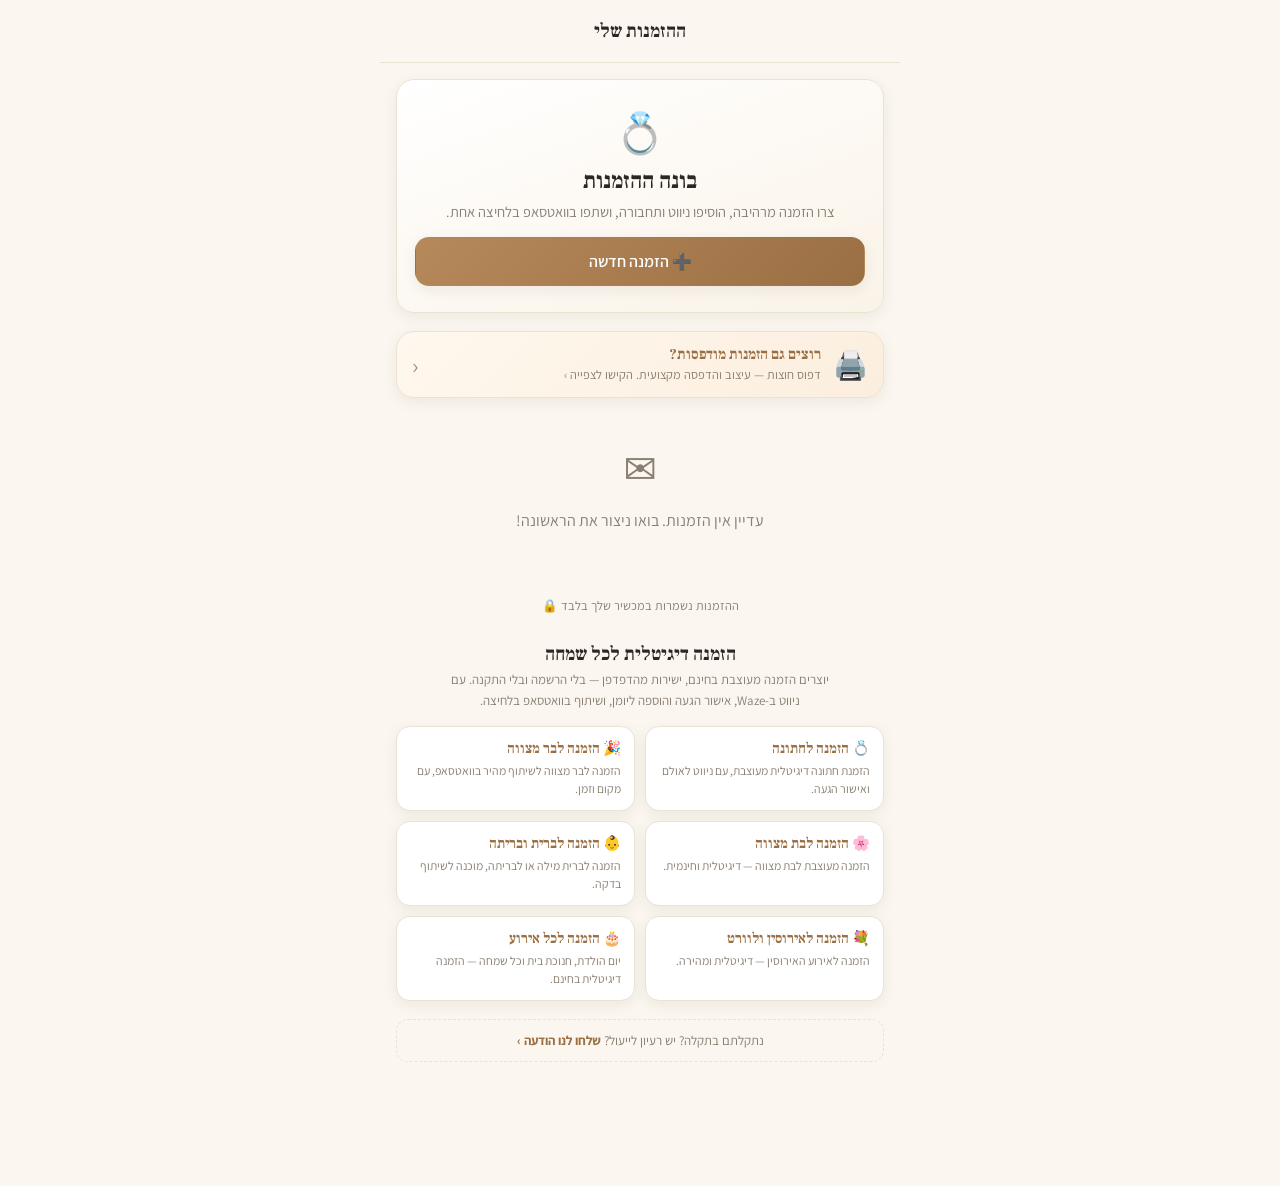
==== commit 7a27466a: "שדרוג SEO: סקשן סוגי אירועים גלוי (חתונה/בר-בת מצווה/ברית/אירוסין) + חידוד כותרת ותיאור" ====
--- a/index.html
+++ b/index.html
@@ -7,8 +7,8 @@
     <meta name="viewport" content="width=device-width, initial-scale=1.0, viewport-fit=cover" />
     <meta name="theme-color" content="#b6895b" />
     <!-- ===== SEO ===== -->
-    <title>בונה הזמנות לאירועים — יצירת הזמנה לחתונה, בר מצווה וברית ושיתוף בוואטסאפ | חינם</title>
-    <meta name="description" content="בונה הזמנות חינמי ופשוט: יצירת הזמנה דיגיטלית מעוצבת לחתונה, בר מצווה, ברית ובריתה. הוספת ניווט ב-Waze, אישור הגעה ושמירה ליומן, ושיתוף בוואטסאפ בלחיצה — ישירות מהדפדפן, בלי התקנה." />
+    <title>בונה הזמנות דיגיטליות לחתונה, בר/בת מצווה וברית — חינם ובוואטסאפ</title>
+    <meta name="description" content="בונה הזמנות חינמי ופשוט: יצירת הזמנה דיגיטלית מעוצבת לחתונה, בר ובת מצווה, ברית, בריתה ואירוסין. הוספת ניווט ב-Waze, אישור הגעה ושמירה ליומן, ושיתוף בוואטסאפ בלחיצה — ישירות מהדפדפן, בלי התקנה." />
     <meta name="keywords" content="בניית הזמנות, בונה הזמנות, הזמנות לחתונה, הזמנה דיגיטלית, הזמנות לאירועים, הזמנה לבר מצווה, הזמנה לברית, הזמנה בוואטסאפ, הזמנות אונליין, יצירת הזמנה" />
     <meta name="robots" content="index, follow" />
     <link rel="canonical" href="https://hazmana.beitar24.co.il/" />
@@ -41,6 +41,18 @@
         "offers": { "@type": "Offer", "price": "0", "priceCurrency": "ILS" }
       }
     </script>
+    <script type="application/ld+json">
+      {
+        "@context": "https://schema.org",
+        "@type": "FAQPage",
+        "mainEntity": [
+          { "@type": "Question", "name": "האם בונה ההזמנות בחינם?", "acceptedAnswer": { "@type": "Answer", "text": "כן, יצירת הזמנה דיגיטלית ושיתופה בוואטסאפ חינם לחלוטין, בלי הרשמה ובלי תשלום." } },
+          { "@type": "Question", "name": "לאילו אירועים אפשר ליצור הזמנה?", "acceptedAnswer": { "@type": "Answer", "text": "חתונה, בר מצווה, בת מצווה, ברית, בריתה, אירוסין, יום הולדת ואירועים נוספים." } },
+          { "@type": "Question", "name": "צריך להתקין אפליקציה?", "acceptedAnswer": { "@type": "Answer", "text": "לא, הכול עובד ישירות מהדפדפן בטלפון או במחשב, בלי שום התקנה." } },
+          { "@type": "Question", "name": "איך משתפים את ההזמנה?", "acceptedAnswer": { "@type": "Answer", "text": "בלחיצה אחת ההזמנה נשלחת בוואטסאפ עם תמונה, ניווט ב-Waze, אישור הגעה והוספה ליומן." } }
+        ]
+      }
+    </script>
 
     <link rel="preconnect" href="https://fonts.googleapis.com" />
     <link rel="preconnect" href="https://fonts.gstatic.com" crossorigin />
@@ -48,15 +60,24 @@
       href="https://fonts.googleapis.com/css2?family=Assistant:wght@300;400;500;600;700;800&family=Frank+Ruhl+Libre:wght@400;500;700;900&family=Dancing+Script:wght@500;700&display=swap"
       rel="stylesheet"
     />
-    <script type="module" crossorigin src="./assets/index-D0Dd-pJL.js"></script>
-    <link rel="stylesheet" crossorigin href="./assets/index-C4U1Bf3R.css">
+    <script type="module" crossorigin src="./assets/index-DoFYSEpF.js"></script>
+    <link rel="stylesheet" crossorigin href="./assets/index-BclwLsJE.css">
   <link rel="manifest" href="./manifest.webmanifest"><script id="vite-plugin-pwa:register-sw" src="./registerSW.js"></script></head>
   <body>
     <div id="root">
-      <main style="max-width:560px;margin:0 auto;padding:42px 22px;text-align:center;font-family:'Assistant',system-ui,Arial,sans-serif;color:#2c2722">
-        <h1 style="font-family:'Frank Ruhl Libre',Georgia,serif;font-size:25px">בונה הזמנות לאירועים</h1>
-        <p style="color:#8a7f72;line-height:1.7">יצירת הזמנה דיגיטלית מעוצבת לחתונה, בר מצווה, ברית ובריתה — עם ניווט ב-Waze, אישור הגעה ושמירה ליומן, ושיתוף בוואטסאפ בלחיצה אחת. חינם, ישירות מהדפדפן, בלי התקנה.</p>
-        <p style="color:#b6895b">טוען…</p>
+      <main style="max-width:620px;margin:0 auto;padding:42px 22px;font-family:'Assistant',system-ui,Arial,sans-serif;color:#2c2722;text-align:center">
+        <h1 style="font-family:'Frank Ruhl Libre',Georgia,serif;font-size:26px">בונה הזמנות לאירועים — חינם</h1>
+        <p style="color:#8a7f72;line-height:1.7">יצירת הזמנה דיגיטלית מעוצבת לחתונה, בר מצווה, בת מצווה, ברית ובריתה — עם ניווט ב-Waze, אישור הגעה ושמירה ליומן, ושיתוף בוואטסאפ בלחיצה אחת. חינם, ישירות מהדפדפן, בלי הרשמה ובלי התקנה.</p>
+        <ul style="color:#8a7f72;line-height:1.8;text-align:right;max-width:420px;margin:14px auto;list-style:none;padding:0">
+          <li>✓ הזמנה לחתונה — דיגיטלית ומעוצבת, עם ניווט ואישור הגעה</li>
+          <li>✓ הזמנה לבר מצווה ולבת מצווה</li>
+          <li>✓ הזמנה לברית ולבריתה</li>
+          <li>✓ הזמנה לאירוסין, ליום הולדת ולכל שמחה</li>
+          <li>✓ ניווט ב-Waze, תחבורה ציבורית, אישור הגעה והוספה ליומן</li>
+        </ul>
+        <h2 style="font-family:'Frank Ruhl Libre',Georgia,serif;font-size:18px;margin-top:24px">שאלות נפוצות</h2>
+        <p style="color:#8a7f72;line-height:1.7"><b>האם זה בחינם?</b> כן, יצירה ושיתוף ההזמנה בוואטסאפ חינם לחלוטין. <b>צריך להתקין?</b> לא — הכול מהדפדפן. <b>אילו אירועים?</b> חתונה, בר/בת מצווה, ברית, בריתה ועוד.</p>
+        <p style="color:#b6895b;margin-top:18px">טוען…</p>
       </main>
     </div>
   </body>
--- a/assets/index-BclwLsJE.css
+++ b/assets/index-BclwLsJE.css
@@ -0,0 +1 @@
+*{box-sizing:border-box}html,body,#root{height:100%}body{margin:0;font-family:Assistant,system-ui,-apple-system,Segoe UI,Arial,sans-serif;color:var(--ink);background:var(--cream);-webkit-font-smoothing:antialiased;text-rendering:optimizeLegibility}:root{--cream: #fbf7f0;--ink: #2c2722;--muted: #8a7f72;--line: #ece2d3;--gold: #b6895b;--gold-dark: #9a6f43;--card: #ffffff;--green: #25d366;--radius: 18px;--shadow: 0 10px 30px rgba(60, 45, 25, .1);--shadow-sm: 0 4px 14px rgba(60, 45, 25, .08)}h1,h2,h3,h4{font-family:Frank Ruhl Libre,Georgia,serif;font-weight:700;margin:0}a{color:inherit}button{font-family:inherit;cursor:pointer}input,select,textarea{font-family:inherit}.app{max-width:520px;margin:0 auto;min-height:100%;background:var(--cream);display:flex;flex-direction:column;position:relative}.appbar{position:sticky;top:0;z-index:20;display:flex;align-items:center;gap:8px;padding:12px 14px;background:#fbf7f0eb;-webkit-backdrop-filter:blur(8px);backdrop-filter:blur(8px);border-bottom:1px solid var(--line)}.appbar-title{font-size:19px;flex:1;text-align:center}.appbar-right{min-width:38px;display:flex;justify-content:flex-end}.icon-btn{width:38px;height:38px;border-radius:12px;border:1px solid var(--line);background:var(--card);font-size:18px;display:grid;place-items:center;color:var(--ink)}.icon-btn-placeholder{width:38px;height:38px}.container{padding:16px 16px 120px;flex:1}.print-cta{display:flex;align-items:center;gap:12px;width:100%;margin:14px 0;padding:13px 15px;border-radius:var(--radius);background:linear-gradient(135deg,#fff8ee,#fbeede);border:1px solid var(--line);text-decoration:none;color:var(--ink);box-shadow:var(--shadow-sm);transition:transform .15s ease;font-family:inherit;font-size:inherit;text-align:right;cursor:pointer}.print-cta:active{transform:scale(.99)}.print-cta-ico{font-size:28px;flex:0 0 auto}.print-cta-body{display:flex;flex-direction:column;gap:2px;flex:1 1 auto}.print-cta-body strong{font-size:15px;color:var(--gold-dark);font-family:Frank Ruhl Libre,Georgia,serif}.print-cta-body small{font-size:12.5px;color:var(--muted);line-height:1.45}.print-cta-arrow{font-size:24px;color:var(--gold);flex:0 0 auto}.feedback-link{display:block;width:100%;margin:18px 0 4px;padding:12px;background:none;border:1px dashed var(--line);border-radius:12px;color:var(--muted);font-family:inherit;font-size:13px;cursor:pointer;text-align:center}.feedback-link b{color:var(--gold-dark)}.seo-section{margin-top:28px}.seo-section h2{font-family:Frank Ruhl Libre,Georgia,serif;font-size:19px;color:var(--ink);text-align:center;margin:0 0 4px}.seo-intro{font-size:13px;color:var(--muted);text-align:center;line-height:1.6;margin:0 auto 14px;max-width:400px}.seo-events{display:grid;grid-template-columns:1fr 1fr;gap:10px}.seo-event{background:var(--card);border:1px solid var(--line);border-radius:14px;padding:12px 13px;box-shadow:var(--shadow-sm)}.seo-event h3{font-family:Frank Ruhl Libre,Georgia,serif;font-size:14.5px;color:var(--gold-dark);margin:0 0 4px}.seo-event p{font-size:12px;color:var(--muted);line-height:1.5;margin:0}.btn{display:inline-flex;align-items:center;justify-content:center;gap:8px;border:1px solid transparent;border-radius:14px;padding:13px 18px;font-size:16px;font-weight:600;background:var(--card);color:var(--ink);transition:transform .06s ease,box-shadow .2s,background .2s}.btn:active{transform:scale(.98)}.btn-primary{background:linear-gradient(135deg,var(--gold),var(--gold-dark));color:#fff;box-shadow:var(--shadow-sm)}.btn-outline{background:var(--card);border-color:var(--line);color:var(--ink)}.btn-ghost{background:transparent}.btn-green{background:var(--green);color:#fff}.btn-block{width:100%}.btn-row{display:flex;gap:10px;flex-wrap:wrap}.btn-row>.btn{flex:1;min-width:130px}.btn-sm{padding:8px 12px;font-size:14px;border-radius:11px}.field{display:block;margin-bottom:14px}.field-label{display:block;font-size:14px;font-weight:600;color:var(--ink);margin-bottom:6px}.field-hint{display:block;font-size:12.5px;color:var(--muted);margin-top:5px}input[type=text],input[type=tel],input[type=url],input[type=date],input[type=time],input[type=number],select,textarea{width:100%;border:1px solid var(--line);background:#fff;border-radius:12px;padding:12px 13px;font-size:16px;color:var(--ink);outline:none;transition:border-color .15s,box-shadow .15s}input:focus,select:focus,textarea:focus{border-color:var(--gold);box-shadow:0 0 0 3px #b6895b26}textarea{resize:vertical;min-height:78px;line-height:1.5}.grid-2{display:grid;grid-template-columns:1fr 1fr;gap:12px}.ac{position:relative}.ac-loading{position:absolute;inset-inline-end:12px;top:13px;font-size:12px;color:var(--muted);pointer-events:none}.ac-list{list-style:none;margin:4px 0 0;padding:6px;position:absolute;z-index:30;inset-inline-start:0;inset-inline-end:0;background:#fff;border:1px solid var(--line);border-radius:12px;box-shadow:var(--shadow);max-height:280px;overflow:auto}.ac-list li{display:flex;gap:8px;align-items:center;padding:10px;border-radius:9px;cursor:pointer;font-size:14px}.ac-list li:active,.ac-list li:hover{background:#faf3e8}.ac-pin{flex:0 0 auto}.ac-text{flex:1}.segmented{display:flex;gap:8px}.segmented button{flex:1;padding:11px;border-radius:12px;border:1.5px solid var(--line);background:#fff;font-weight:600;font-size:14px;color:var(--ink)}.segmented button.active{border-color:var(--gold);background:#fffaf2;color:var(--gold-dark)}.attach-row{display:flex;align-items:center;gap:10px;background:#f7f1e8;border-radius:12px;padding:10px 12px;font-size:14px;margin-bottom:10px}.attach-row .name{flex:1;overflow:hidden;text-overflow:ellipsis;white-space:nowrap}.section{background:var(--card);border:1px solid var(--line);border-radius:var(--radius);padding:16px;margin-bottom:14px;box-shadow:var(--shadow-sm)}.section-title{font-size:17px;margin-bottom:12px;display:flex;align-items:center;gap:8px}.section-sub{font-size:13px;color:var(--muted);margin:-6px 0 12px}.switch{width:100%;display:flex;align-items:center;justify-content:space-between;gap:10px;background:#fff;border:1px solid var(--line);border-radius:14px;padding:11px 14px;margin-bottom:9px;color:var(--ink);font-size:15px;font-weight:600;transition:border-color .15s,background .15s}.switch.on{border-color:var(--gold);background:#fffaf2}.switch-label{display:flex;align-items:center;gap:10px}.switch-icon{font-size:18px}.switch-track{position:relative;width:46px;height:26px;flex:0 0 auto;background:#ddd2c2;border-radius:999px;transition:background .2s}.switch.on .switch-track{background:var(--gold)}.switch-thumb{position:absolute;top:3px;inset-inline-start:3px;width:20px;height:20px;border-radius:50%;background:#fff;box-shadow:0 1px 3px #00000040;transition:inset-inline-start .2s ease}.switch.on .switch-thumb{inset-inline-start:calc(100% - 23px)}.image-drop{border:1.5px dashed var(--line);border-radius:14px;padding:18px;text-align:center;color:var(--muted);background:#fffdfa;display:block}.image-drop input{display:none}.image-preview{width:100%;border-radius:12px;display:block;margin-bottom:10px;max-height:260px;object-fit:cover}.theme-picker{display:flex;gap:12px;flex-wrap:wrap}.swatch{width:54px;height:54px;border-radius:14px;border:3px solid transparent;display:grid;place-items:center;color:#fff;font-size:11px;position:relative}.swatch.active{border-color:var(--ink);box-shadow:var(--shadow-sm)}.swatch span{position:absolute;bottom:-19px;color:var(--muted);font-size:11px;white-space:nowrap}.hero-card{text-align:center;padding:26px 18px;background:linear-gradient(160deg,#fff,#faf3e8);border:1px solid var(--line);border-radius:var(--radius);box-shadow:var(--shadow-sm);margin-bottom:18px}.hero-card .ring{font-size:40px}.hero-card h2{font-size:23px;margin:8px 0 6px}.hero-card p{color:var(--muted);margin:0 0 16px;font-size:14.5px}.invite-card{display:flex;gap:12px;align-items:center;background:var(--card);border:1px solid var(--line);border-radius:var(--radius);padding:12px;margin-bottom:12px;box-shadow:var(--shadow-sm);text-align:start;width:100%}.invite-thumb{width:60px;height:60px;border-radius:12px;flex:0 0 auto;object-fit:cover;background:linear-gradient(135deg,var(--gold),var(--gold-dark));display:grid;place-items:center;color:#fff;font-size:24px}.invite-meta{flex:1;min-width:0}.invite-meta h3{font-size:16px;margin-bottom:3px;white-space:nowrap;overflow:hidden;text-overflow:ellipsis}.invite-meta .sub{font-size:13px;color:var(--muted);white-space:nowrap;overflow:hidden;text-overflow:ellipsis}.invite-actions{display:flex;gap:6px}.empty{text-align:center;color:var(--muted);padding:30px 10px}.footer-actions{position:sticky;bottom:0;z-index:15;display:flex;gap:10px;padding:12px 16px;background:linear-gradient(0deg,var(--cream) 70%,transparent)}.footer-actions .btn{flex:1}.inv{--accent: var(--gold);--accent-2: var(--gold-dark);--paper: #fffdf8;--paper-2: #f6ecdc;--text: #3a3128;--soft: #8c7a63;background:var(--paper);color:var(--text);min-height:100%}.theme-gold{--accent:#b6895b;--accent-2:#9a6f43;--paper:#fffdf8;--paper-2:#f6ecdc;--text:#3a3128;--soft:#8c7a63}.theme-rose{--accent:#c08497;--accent-2:#9d6175;--paper:#fff8fa;--paper-2:#f6e3ea;--text:#43303a;--soft:#9b7a86}.theme-olive{--accent:#7d8f69;--accent-2:#5e6e4c;--paper:#f9faf4;--paper-2:#e8eddc;--text:#343a2b;--soft:#79836a}.theme-midnight{--accent:#33415c;--accent-2:#1f2b40;--paper:#f7f9fc;--paper-2:#e1e7f1;--text:#26303f;--soft:#6c7892}.theme-blush{--accent:#e0a96d;--accent-2:#c08543;--paper:#fffaf4;--paper-2:#fbe9d6;--text:#4a3826;--soft:#9c8064}.inv-scroll{padding-bottom:96px}.inv-hero{position:relative;text-align:center;padding:30px 22px 26px;background:linear-gradient(160deg,var(--paper),var(--paper-2))}.inv-photo{width:100%;max-height:420px;object-fit:cover;display:block}.inv-frame{border-bottom:3px double var(--accent)}.inv-host{color:var(--soft);font-size:15px;margin-bottom:14px;line-height:1.5}.inv-event{display:inline-block;letter-spacing:3px;font-size:13px;color:var(--accent-2);text-transform:uppercase;margin-bottom:10px}.inv-names{font-family:Frank Ruhl Libre,serif;font-size:40px;line-height:1.2;color:var(--text);font-weight:700}.inv-amp{display:block;font-family:Dancing Script,cursive;color:var(--accent);font-size:34px;margin:2px 0}.inv-rule{width:64px;height:1.5px;background:var(--accent);margin:18px auto;opacity:.6}.inv-body{padding:4px 18px 0}.inv-block{text-align:center;margin:22px 0}.inv-weekday{color:var(--accent-2);font-size:14px;letter-spacing:2px;margin-bottom:6px}.inv-date-big{font-family:Frank Ruhl Libre,serif;font-size:26px;font-weight:700;color:var(--text)}.inv-date-heb{color:var(--soft);font-size:15px;margin-top:5px}.inv-times{display:flex;justify-content:center;gap:22px;margin-top:14px;flex-wrap:wrap}.inv-time{text-align:center}.inv-time .t{font-size:22px;font-weight:700;color:var(--accent-2)}.inv-time .l{font-size:12.5px;color:var(--soft)}.inv-venue{font-size:18px;font-weight:600}.inv-address{color:var(--soft);font-size:14.5px;margin-top:3px}.inv-message{text-align:center;font-family:Frank Ruhl Libre,serif;font-style:italic;color:var(--text);font-size:18px;line-height:1.7;padding:6px}.inv-sec{margin:26px 0}.inv-sec-title{text-align:center;font-size:14px;letter-spacing:2px;color:var(--accent-2);margin-bottom:14px;position:relative}.inv-sec-title:before,.inv-sec-title:after{content:"";position:absolute;top:50%;width:28px;height:1px;background:var(--accent);opacity:.5}.inv-sec-title:before{inset-inline-start:calc(50% - 70px)}.inv-sec-title:after{inset-inline-end:calc(50% - 70px)}.actions-grid{display:grid;grid-template-columns:1fr 1fr;gap:10px}.action{display:flex;flex-direction:column;align-items:center;gap:6px;background:#fff;border:1px solid var(--paper-2);border-radius:16px;padding:14px 8px;color:var(--text);font-weight:600;font-size:14px;box-shadow:var(--shadow-sm);text-decoration:none}.action .ico{font-size:24px}.action.full{grid-column:1 / -1;flex-direction:row;justify-content:center}.countdown{display:flex;justify-content:center;gap:10px}.cd-box{background:#fff;border:1px solid var(--paper-2);border-radius:14px;padding:12px 6px;min-width:64px;text-align:center;box-shadow:var(--shadow-sm)}.cd-num{font-size:26px;font-weight:800;color:var(--accent-2);font-family:Frank Ruhl Libre,serif}.cd-lbl{font-size:11.5px;color:var(--soft)}.info-card{background:#fff;border:1px solid var(--paper-2);border-radius:14px;padding:14px;box-shadow:var(--shadow-sm)}.info-line{display:flex;justify-content:space-between;align-items:center;gap:10px;padding:7px 0;border-bottom:1px dashed var(--paper-2)}.info-line:last-child{border-bottom:none}.info-line .k{color:var(--soft);font-size:14px}.info-line .v{font-weight:600;font-size:15px;word-break:break-word}.transport-lines{background:var(--paper-2);border-radius:10px;padding:10px 12px;font-size:14.5px;margin-bottom:10px}.rsvp-form{background:#fff;border:1px solid var(--paper-2);border-radius:16px;padding:14px;box-shadow:var(--shadow-sm)}.choice-row{display:flex;gap:10px;margin:10px 0}.choice{flex:1;text-align:center;padding:11px;border-radius:12px;border:1.5px solid var(--paper-2);background:#fff;font-weight:700;color:var(--text)}.choice.sel-yes{border-color:var(--green);background:#eafaf0;color:#157a3e}.choice.sel-no{border-color:#d98b8b;background:#fceeee;color:#a23b3b}.counter{display:flex;align-items:center;justify-content:center;gap:16px;margin:6px 0 12px}.counter button{width:40px;height:40px;border-radius:50%;border:1px solid var(--paper-2);background:#fff;font-size:22px;line-height:1}.counter .n{font-size:22px;font-weight:800;min-width:30px;text-align:center}.inv-foot{text-align:center;color:var(--soft);font-size:13px;padding:26px 18px 10px}.share-bar{position:sticky;bottom:0;z-index:15;display:flex;gap:10px;padding:12px 16px;background:linear-gradient(0deg,var(--paper) 75%,transparent)}.share-bar .btn{flex:1}.modal-backdrop{position:fixed;top:0;right:0;bottom:0;left:0;background:#1e160c80;z-index:60;display:flex;align-items:flex-end;justify-content:center}.modal{background:#fff;width:100%;max-width:520px;border-radius:22px 22px 0 0;padding:6px 18px 24px;box-shadow:0 -10px 40px #0003;animation:slideup .22s ease}@keyframes slideup{0%{transform:translateY(30px);opacity:.6}to{transform:translateY(0);opacity:1}}.modal-head{display:flex;align-items:center;justify-content:space-between;padding:10px 0 12px}.modal-head h3{font-size:18px}.modal-body{display:flex;flex-direction:column;gap:10px}.qr-box{display:grid;place-items:center;padding:10px}.qr-box img,.qr-box canvas{width:220px;height:220px;border-radius:12px;border:1px solid var(--line)}.link-box{display:flex;gap:8px;align-items:center;background:#f7f1e8;border-radius:12px;padding:6px 6px 6px 12px}.link-box span{flex:1;font-size:13px;color:var(--muted);overflow:hidden;text-overflow:ellipsis;white-space:nowrap;direction:ltr;text-align:left}.export-stage{position:fixed;inset-inline-start:-9999px;top:0}.share-card{width:540px;background:var(--paper);color:var(--text);padding:0;overflow:hidden}.share-card .sc-photo{width:100%;height:300px;object-fit:cover;display:block}.share-card .sc-body{padding:30px 34px 36px;text-align:center}.share-card .sc-event{letter-spacing:4px;font-size:14px;color:var(--accent-2)}.share-card .sc-names{font-family:Frank Ruhl Libre,serif;font-size:50px;font-weight:700;margin:10px 0}.share-card .sc-amp{font-family:Dancing Script,cursive;color:var(--accent);font-size:40px}.share-card .sc-rule{width:80px;height:2px;background:var(--accent);margin:18px auto}.share-card .sc-line{font-size:20px;margin:6px 0}.share-card .sc-soft{color:var(--soft);font-size:16px}.toast{position:fixed;bottom:92px;left:50%;transform:translate(-50%);background:#281e14f0;color:#fff;padding:11px 18px;border-radius:999px;font-size:14.5px;z-index:80;box-shadow:var(--shadow);animation:fade .2s ease;max-width:90%;text-align:center}@keyframes fade{0%{opacity:0;transform:translate(-50%,8px)}to{opacity:1;transform:translate(-50%)}}.muted{color:var(--muted)}.center{text-align:center}.spacer{height:8px}.note-box{background:#fff7ea;border:1px solid #f0e0c4;color:#8a6d3b;border-radius:12px;padding:10px 12px;font-size:13px}
